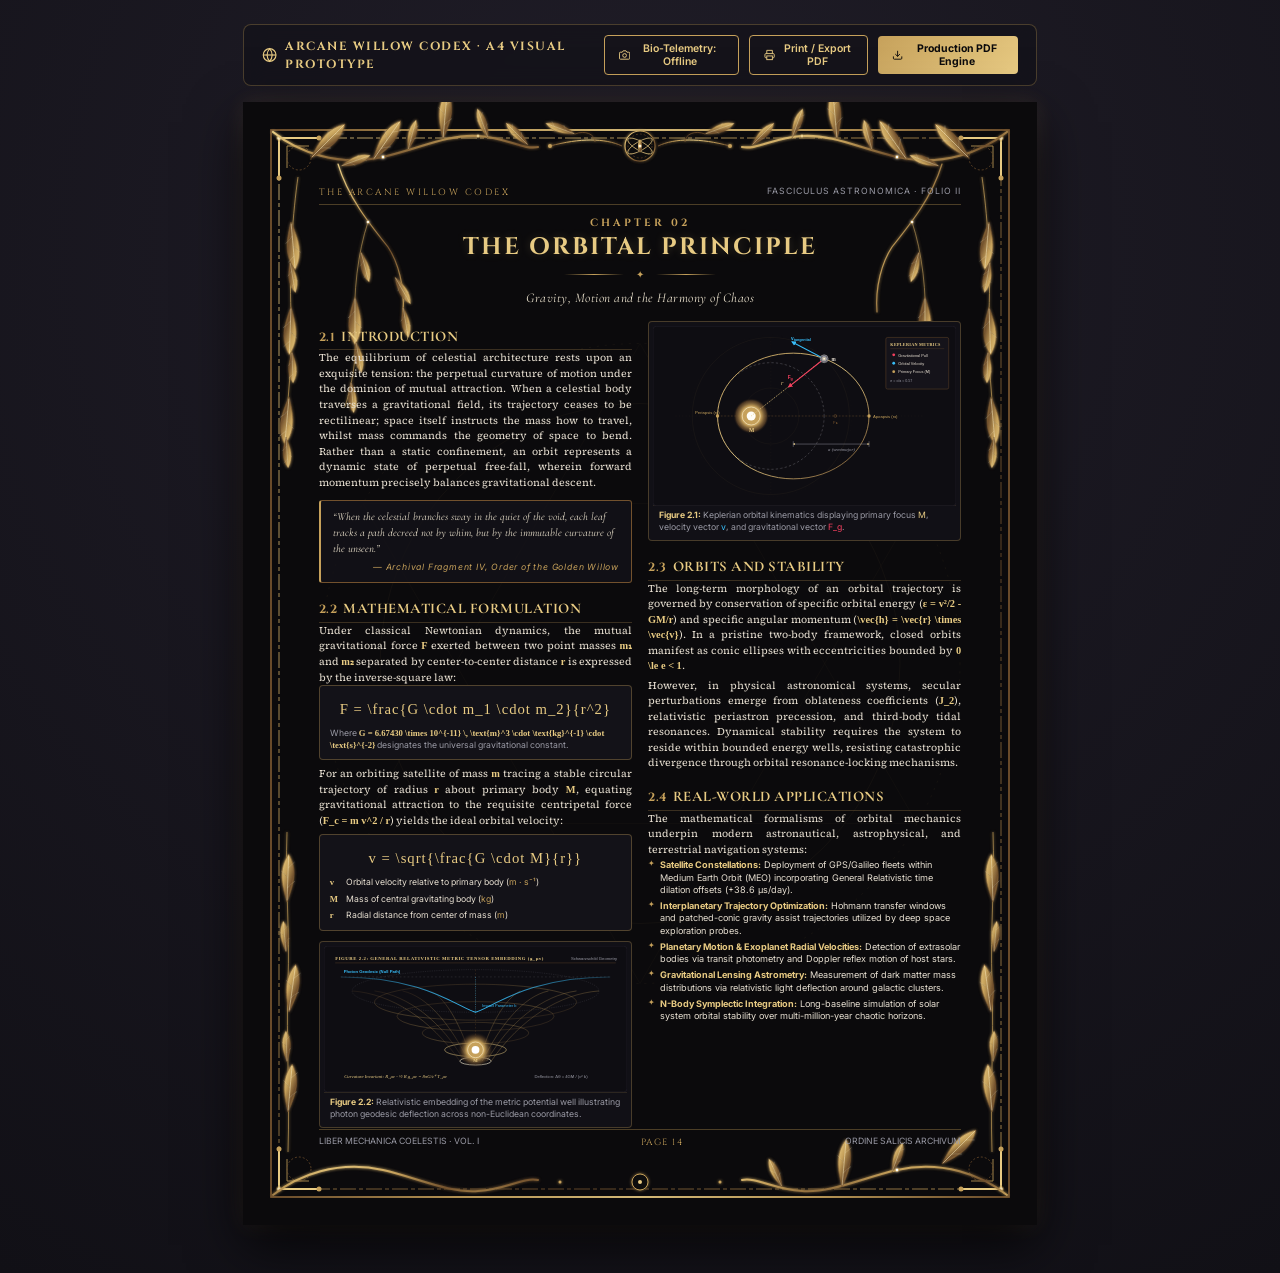
==== arcane-willow-codex/index.html @ 3868af9a "feat(arcane-codex): implement Arcane Willow Codex HTML prototype, SVG vector assets, ReportLab PDF e" ====
<!DOCTYPE html>
<html lang="en">
<head>
  <meta charset="UTF-8">
  <meta name="viewport" content="width=device-width, initial-scale=1.0">
  <title>Arcane Willow Codex | Liber Mechanica Coelestis</title>

  <!-- Google Web Fonts for Scholarly Typography -->
  <link rel="preconnect" href="https://fonts.googleapis.com">
  <link rel="preconnect" href="https://fonts.gstatic.com" crossorigin>
  <link href="https://fonts.googleapis.com/css2?family=Cinzel:wght@500;700;900&family=Cormorant+Garamond:ital,wght@0,500;0,700;1,400;1,600&family=Inter:wght@400;500;600;700&family=Source+Serif+4:ital,opsz,wght@0,8..60,400;0,8..60,600;1,8..60,400&display=swap" rel="stylesheet">

  <link rel="stylesheet" href="styles.css">
</head>
<body>

  <div class="codex-workbench">
    
    <!-- Workbench Desktop Topbar (Hidden in Print) -->
    <header class="workbench-header no-print">
      <div class="workbench-title">
        <svg width="18" height="18" viewBox="0 0 24 24" fill="none" stroke="#E8CB83" stroke-width="1.8">
          <circle cx="12" cy="12" r="10"/>
          <path d="M12 2a15.3 15.3 0 0 1 4 10 15.3 15.3 0 0 1-4 10 15.3 15.3 0 0 1-4-10 15.3 15.3 0 0 1 4-10z"/>
          <path d="M2 12h20"/>
        </svg>
        <span>ARCANE WILLOW CODEX · A4 VISUAL PROTOTYPE</span>
      </div>

      <div class="workbench-actions">
        <!-- Patient Consent Bio-Telemetry Toggle Button -->
        <button class="btn-codex" id="btnToggleTelemetry" onclick="CodexApp.openTelemetryModal()">
          <svg width="14" height="14" viewBox="0 0 24 24" fill="none" stroke="currentColor" stroke-width="2">
            <path d="M23 19a2 2 0 0 1-2 2H3a2 2 0 0 1-2-2V8a2 2 0 0 1 2-2h4l2-3h6l2 3h4a2 2 0 0 1 2 2z"/>
            <circle cx="12" cy="13" r="4"/>
          </svg>
          <span id="telemetryStatusLabel">Bio-Telemetry: Offline</span>
        </button>

        <button class="btn-codex" onclick="window.print()">
          <svg width="14" height="14" viewBox="0 0 24 24" fill="none" stroke="currentColor" stroke-width="2">
            <polyline points="6 9 6 2 18 2 18 9"></polyline>
            <path d="M6 18H4a2 2 0 0 1-2-2v-5a2 2 0 0 1 2-2h16a2 2 0 0 1 2 2v5a2 2 0 0 1-2 2h-2"></path>
            <rect x="6" y="14" width="12" height="8"></rect>
          </svg>
          <span>Print / Export PDF</span>
        </button>

        <button class="btn-codex btn-codex-primary" onclick="CodexApp.downloadProductionPDF()">
          <svg width="14" height="14" viewBox="0 0 24 24" fill="none" stroke="currentColor" stroke-width="2">
            <path d="M21 15v4a2 2 0 0 1-2 2H5a2 2 0 0 1-2-2v-4"/>
            <polyline points="7 10 12 15 17 10"/>
            <line x1="12" y1="15" x2="12" y2="3"/>
          </svg>
          <span>Production PDF Engine</span>
        </button>
      </div>
    </header>

    <!-- ==========================================================================
         A4 CODEX SHEET CONTAINER
         ========================================================================== -->
    <article class="codex-page-sheet" id="codexSheet">
      
      <!-- SVG Willow Frame Artwork (Embedded object/inline for crisp scaling) -->
      <div class="willow-frame-layer">
        <object type="image/svg+xml" data="assets/willow-frame.svg" style="width: 100%; height: 100%; display: block;"></object>
      </div>

      <!-- Safe Area Academic Editorial Content Container -->
      <div class="codex-content-container">

        <!-- Running Academic Header -->
        <header class="running-header">
          <span>THE ARCANE WILLOW CODEX</span>
          <span class="header-series-tag">FASCICULUS ASTRONOMICA · FOLIO II</span>
        </header>

        <!-- Chapter Master Typography Block -->
        <div class="chapter-heading-block">
          <div class="chapter-number-pill">CHAPTER 02</div>
          <h1 class="chapter-main-title">THE ORBITAL PRINCIPLE</h1>
          <div class="chapter-subtitle-rule">
            <span>✦</span>
          </div>
          <p class="chapter-subtitle">Gravity, Motion and the Harmony of Chaos</p>
        </div>

        <!-- Two-Column Editorial Grid -->
        <main class="codex-two-column-layout">
          
          <!-- LEFT COLUMN -->
          <section class="codex-column">
            
            <!-- 2.1 Introduction -->
            <div class="editorial-block">
              <h2 class="section-title">
                <span class="section-number">2.1</span>
                <span>INTRODUCTION</span>
              </h2>
              <p class="academic-prose">
                The equilibrium of celestial architecture rests upon an exquisite tension: the perpetual curvature of motion under the dominion of mutual attraction. When a celestial body traverses a gravitational field, its trajectory ceases to be rectilinear; space itself instructs the mass how to travel, whilst mass commands the geometry of space to bend. Rather than a static confinement, an orbit represents a dynamic state of perpetual free-fall, wherein forward momentum precisely balances gravitational descent.
              </p>
            </div>

            <!-- Epigraph Quotation Panel -->
            <aside class="codex-epigraph-panel">
              <blockquote class="epigraph-text">
                “When the celestial branches sway in the quiet of the void, each leaf tracks a path decreed not by whim, but by the immutable curvature of the unseen.”
              </blockquote>
              <cite class="epigraph-attribution">— Archival Fragment IV, Order of the Golden Willow</cite>
            </aside>

            <!-- 2.2 Mathematical Formulation -->
            <div class="editorial-block">
              <h2 class="section-title">
                <span class="section-number">2.2</span>
                <span>MATHEMATICAL FORMULATION</span>
              </h2>
              <p class="academic-prose">
                Under classical Newtonian dynamics, the mutual gravitational force <span class="var-symbol">F</span> exerted between two point masses <span class="var-symbol">m₁</span> and <span class="var-symbol">m₂</span> separated by center-to-center distance <span class="var-symbol">r</span> is expressed by the inverse-square law:
              </p>

              <!-- Equation 1 -->
              <div class="math-block">
                <div class="formula-display">
                  F = \frac{G \cdot m_1 \cdot m_2}{r^2}
                </div>
                <div class="formula-subtext">
                  Where <span class="var-symbol">G = 6.67430 \times 10^{-11} \, \text{m}^3 \cdot \text{kg}^{-1} \cdot \text{s}^{-2}</span> designates the universal gravitational constant.
                </div>
              </div>

              <p class="academic-prose" style="margin-top: 6px;">
                For an orbiting satellite of mass <span class="var-symbol">m</span> tracing a stable circular trajectory of radius <span class="var-symbol">r</span> about primary body <span class="var-symbol">M</span>, equating gravitational attraction to the requisite centripetal force (<span class="var-symbol">F_c = m v^2 / r</span>) yields the ideal orbital velocity:
              </p>

              <!-- Equation 2 -->
              <div class="math-block" style="margin-top: 6px;">
                <div class="formula-display">
                  v = \sqrt{\frac{G \cdot M}{r}}
                </div>
                <div class="variable-definition-grid">
                  <span class="var-symbol">v</span>
                  <span>Orbital velocity relative to primary body (<span style="color:#C6A15B">m · s⁻¹</span>)</span>
                  <span class="var-symbol">M</span>
                  <span>Mass of central gravitating body (<span style="color:#C6A15B">kg</span>)</span>
                  <span class="var-symbol">r</span>
                  <span>Radial distance from center of mass (<span style="color:#C6A15B">m</span>)</span>
                </div>
              </div>
            </div>

            <!-- Diagram 2: Spacetime Curvature -->
            <figure class="diagram-figure">
              <div class="diagram-svg-wrap">
                <object type="image/svg+xml" data="assets/spacetime-diagram.svg" style="width: 100%; height: auto; display: block;"></object>
              </div>
              <figcaption class="figure-caption">
                <strong>Figure 2.2:</strong> Relativistic embedding of the metric potential well illustrating photon geodesic deflection across non-Euclidean coordinates.
              </figcaption>
            </figure>

          </section>

          <!-- RIGHT COLUMN -->
          <section class="codex-column">

            <!-- Diagram 1: Orbital Mechanics -->
            <figure class="diagram-figure">
              <div class="diagram-svg-wrap">
                <object type="image/svg+xml" data="assets/orbital-diagram.svg" style="width: 100%; height: auto; display: block;"></object>
              </div>
              <figcaption class="figure-caption">
                <strong>Figure 2.1:</strong> Keplerian orbital kinematics displaying primary focus <span style="color:#E8CB83">M</span>, velocity vector <span style="color:#38BDF8">v</span>, and gravitational vector <span style="color:#F43F5E">F_g</span>.
              </figcaption>
            </figure>

            <!-- 2.3 Orbits and Stability -->
            <div class="editorial-block">
              <h2 class="section-title">
                <span class="section-number">2.3</span>
                <span>ORBITS AND STABILITY</span>
              </h2>
              <p class="academic-prose">
                The long-term morphology of an orbital trajectory is governed by conservation of specific orbital energy (<span class="var-symbol">ε = v²/2 - GM/r</span>) and specific angular momentum (<span class="var-symbol">\vec{h} = \vec{r} \times \vec{v}</span>). In a pristine two-body framework, closed orbits manifest as conic ellipses with eccentricities bounded by <span class="var-symbol">0 \le e &lt; 1</span>.
              </p>
              <p class="academic-prose" style="margin-top: 4px;">
                However, in physical astronomical systems, secular perturbations emerge from oblateness coefficients (<span class="var-symbol">J_2</span>), relativistic periastron precession, and third-body tidal resonances. Dynamical stability requires the system to reside within bounded energy wells, resisting catastrophic divergence through orbital resonance-locking mechanisms.
              </p>
            </div>

            <!-- 2.4 Real-World Applications -->
            <div class="editorial-block">
              <h2 class="section-title">
                <span class="section-number">2.4</span>
                <span>REAL-WORLD APPLICATIONS</span>
              </h2>
              <p class="academic-prose">
                The mathematical formalisms of orbital mechanics underpin modern astronautical, astrophysical, and terrestrial navigation systems:
              </p>
              
              <ul class="applications-matrix">
                <li>
                  <strong>Satellite Constellations:</strong> Deployment of GPS/Galileo fleets within Medium Earth Orbit (MEO) incorporating General Relativistic time dilation offsets (+38.6 μs/day).
                </li>
                <li>
                  <strong>Interplanetary Trajectory Optimization:</strong> Hohmann transfer windows and patched-conic gravity assist trajectories utilized by deep space exploration probes.
                </li>
                <li>
                  <strong>Planetary Motion & Exoplanet Radial Velocities:</strong> Detection of extrasolar bodies via transit photometry and Doppler reflex motion of host stars.
                </li>
                <li>
                  <strong>Gravitational Lensing Astrometry:</strong> Measurement of dark matter mass distributions via relativistic light deflection around galactic clusters.
                </li>
                <li>
                  <strong>N-Body Symplectic Integration:</strong> Long-baseline simulation of solar system orbital stability over multi-million-year chaotic horizons.
                </li>
              </ul>
            </div>

          </section>

        </main>

        <!-- Academic Folio Footer -->
        <footer class="codex-footer">
          <span>LIBER MECHANICA COELESTIS · VOL. I</span>
          <span class="footer-folio">PAGE 14</span>
          <span>ORDINE SALICIS ARCHIVUM</span>
        </footer>

      </div>
    </article>

  </div>

  <!-- ==========================================================================
       PATIENT CONSENT: CAMERA & MICROPHONE BIO-TELEMETRY MODAL
       ========================================================================== -->
  <div class="telemetry-modal-backdrop" id="telemetryModalBackdrop">
    <div class="telemetry-card">
      <div class="telemetry-header">
        <div class="telemetry-title">
          <svg width="18" height="18" viewBox="0 0 24 24" fill="none" stroke="#E8CB83" stroke-width="2">
            <path d="M12 22s8-4 8-10V5l-8-3-8 3v7c0 6 8 10 8 10z"/>
          </svg>
          <span>PATIENT BIO-TELEMETRY SYNCHRONIZATION</span>
        </div>
        <button class="btn-codex" onclick="CodexApp.closeTelemetryModal()" style="padding: 2px 8px;">✕</button>
      </div>

      <div class="telemetry-body">
        <div class="consent-statement-box">
          <strong style="color: #E8CB83; display: block; margin-bottom: 3px;">✦ INFORMED PATIENT CONSENT PROTOCOL</strong>
          You are invited to enable optional real-time optical gaze tracking and vocal stress analysis for this clinical/academic codex evaluation. 
          All stream processing executes <strong>strictly on your local device</strong> via WebRTC hardware acceleration. No visual or audio media is recorded, transmitted, or stored on external servers.
        </div>

        <div class="telemetry-viewports-grid">
          <!-- Live Camera Viewport -->
          <div class="video-preview-wrapper">
            <video id="telemetryVideo" class="video-preview-element" autoplay playsinline muted></video>
            <div class="video-cyber-reticle">
              <div style="display: flex; justify-content: space-between;">
                <div class="reticle-corner reticle-tl"></div>
                <div class="reticle-corner reticle-tr"></div>
              </div>
              <div style="display: flex; justify-content: space-between;">
                <div class="reticle-corner reticle-bl"></div>
                <div class="reticle-corner reticle-br"></div>
              </div>
              <div class="reticle-label" id="opticalTrackLabel">OPTICAL GAZE: STANDBY</div>
            </div>
          </div>

          <!-- Live Microphone Spectrogram -->
          <div class="audio-preview-wrapper">
            <div style="font-size: 0.62rem; color: #E8CB83; font-weight: 600; letter-spacing: 0.5px;">ACOUSTIC STRESS FREQUENCY</div>
            <canvas id="audioCanvas" class="audio-canvas-element"></canvas>
            <div class="audio-status-metrics">
              <span id="audioRmsLabel">RMS: 0.00 dB</span>
              <span id="audioStateLabel">MIC: STANDBY</span>
            </div>
          </div>
        </div>
      </div>

      <div class="telemetry-footer">
        <button class="btn-codex" onclick="CodexApp.denyTelemetry()">Decline / Revoke Consent</button>
        <button class="btn-codex btn-codex-primary" id="btnConsentConfirm" onclick="CodexApp.requestMediaConsent()">
          ✦ Grant Consent & Enable Sensors
        </button>
      </div>
    </div>
  </div>

  <!-- Client Application Engine -->
  <script>
    window.CodexApp = {
      mediaStream: null,
      audioCtx: null,
      analyser: null,
      audioAnimFrame: null,
      isTelemetryActive: false,

      openTelemetryModal() {
        document.getElementById('telemetryModalBackdrop').classList.add('active');
      },

      closeTelemetryModal() {
        document.getElementById('telemetryModalBackdrop').classList.remove('active');
      },

      async requestMediaConsent() {
        try {
          const stream = await navigator.mediaDevices.getUserMedia({
            video: { width: { ideal: 640 }, height: { ideal: 480 }, facingMode: 'user' },
            audio: true
          });

          this.mediaStream = stream;
          this.isTelemetryActive = true;

          // Connect Video Stream
          const videoEl = document.getElementById('telemetryVideo');
          videoEl.srcObject = stream;
          document.getElementById('opticalTrackLabel').textContent = 'OPTICAL GAZE: LOCKED (30 FPS)';
          document.getElementById('opticalTrackLabel').style.color = '#34D399';

          // Initialize Web Audio API Spectrum Analyser
          const AudioContext = window.AudioContext || window.webkitAudioContext;
          this.audioCtx = new AudioContext();
          const source = this.audioCtx.createMediaStreamSource(stream);
          this.analyser = this.audioCtx.createAnalyser();
          this.analyser.fftSize = 64;
          source.connect(this.analyser);

          this.startAudioVisualization();
          document.getElementById('audioStateLabel').textContent = 'MIC: ACTIVE';
          document.getElementById('audioStateLabel').style.color = '#34D399';

          // Update Topbar Status
          document.getElementById('telemetryStatusLabel').textContent = 'Bio-Telemetry: Active';
          document.getElementById('btnToggleTelemetry').style.borderColor = '#34D399';
          document.getElementById('btnToggleTelemetry').style.color = '#34D399';

          const consentBtn = document.getElementById('btnConsentConfirm');
          consentBtn.textContent = '✓ Consent Granted & Sensors Active';
          consentBtn.style.background = '#10B981';
          consentBtn.style.color = '#000';

          setTimeout(() => {
            this.closeTelemetryModal();
          }, 1200);

        } catch (err) {
          console.warn('Media permission denied or unavailable:', err);
          alert('Sensor Access: Permission was not granted or devices were not found. Telemetry remains offline.');
          this.denyTelemetry();
        }
      },

      startAudioVisualization() {
        const canvas = document.getElementById('audioCanvas');
        const ctx = canvas.getContext('2d');
        const bufferLength = this.analyser.frequencyBinCount;
        const dataArray = new Uint8Array(bufferLength);

        const draw = () => {
          this.audioAnimFrame = requestAnimationFrame(draw);
          this.analyser.getByteFrequencyData(dataArray);

          canvas.width = canvas.clientWidth;
          canvas.height = canvas.clientHeight;

          ctx.fillStyle = '#0B0A0C';
          ctx.fillRect(0, 0, canvas.width, canvas.height);

          const barWidth = (canvas.width / bufferLength) * 1.8;
          let barHeight;
          let x = 0;
          let sum = 0;

          for (let i = 0; i < bufferLength; i++) {
            barHeight = (dataArray[i] / 255) * canvas.height;
            sum += dataArray[i];

            // Antique gold frequency gradient
            const gradient = ctx.createLinearGradient(0, canvas.height, 0, canvas.height - barHeight);
            gradient.addColorStop(0, '#72512D');
            gradient.addColorStop(0.5, '#C6A15B');
            gradient.addColorStop(1, '#E8CB83');

            ctx.fillStyle = gradient;
            ctx.fillRect(x, canvas.height - barHeight, barWidth - 1, barHeight);

            x += barWidth;
          }

          const avg = sum / bufferLength;
          const rmsDb = (avg > 0) ? (20 * Math.log10(avg / 255)).toFixed(1) : '-∞';
          document.getElementById('audioRmsLabel').textContent = `RMS: ${rmsDb} dB`;
        };

        draw();
      },

      denyTelemetry() {
        if (this.mediaStream) {
          this.mediaStream.getTracks().forEach(track => track.stop());
          this.mediaStream = null;
        }
        if (this.audioCtx) {
          this.audioCtx.close();
          this.audioCtx = null;
        }
        if (this.audioAnimFrame) {
          cancelAnimationFrame(this.audioAnimFrame);
        }

        this.isTelemetryActive = false;
        document.getElementById('telemetryVideo').srcObject = null;
        document.getElementById('opticalTrackLabel').textContent = 'OPTICAL GAZE: STANDBY';
        document.getElementById('opticalTrackLabel').style.color = '#E8CB83';
        document.getElementById('audioStateLabel').textContent = 'MIC: STANDBY';
        document.getElementById('audioStateLabel').style.color = '#9A9AA5';
        document.getElementById('audioRmsLabel').textContent = 'RMS: 0.00 dB';

        document.getElementById('telemetryStatusLabel').textContent = 'Bio-Telemetry: Offline';
        document.getElementById('btnToggleTelemetry').style.borderColor = 'var(--antique-gold)';
        document.getElementById('btnToggleTelemetry').style.color = 'var(--bright-gold)';

        const consentBtn = document.getElementById('btnConsentConfirm');
        consentBtn.textContent = '✦ Grant Consent & Enable Sensors';
        consentBtn.style.background = 'linear-gradient(135deg, var(--antique-gold) 0%, var(--bright-gold) 100%)';
        consentBtn.style.color = 'var(--obsidian)';

        this.closeTelemetryModal();
      },

      downloadProductionPDF() {
        window.location.href = 'output/sample-codex.pdf';
      }
    };
  </script>
</body>
</html>
---- arcane-willow-codex/styles.css ----
/* ==========================================================================
   PROJECT: ARCANE WILLOW CODEX
   Design Tokens & Editorial Academic Typesetting System
   ========================================================================== */

:root {
  --obsidian: #0B0A0C;
  --charcoal: #15131A;
  --antique-gold: #C6A15B;
  --bright-gold: #E8CB83;
  --bronze: #72512D;
  --parchment: #E9E0CC;
  --muted-silver: #9A9AA5;
  --body-text: #E8E0D2;

  --font-display: 'Cinzel', 'Times New Roman', Georgia, serif;
  --font-heading: 'Cormorant Garamond', 'Garamond', Georgia, serif;
  --font-body: 'Source Serif 4', 'Georgia', 'Cambria', serif;
  --font-math: 'STIX Two Math', 'Cambria Math', 'Times New Roman', serif;
  --font-tech: 'Inter', -apple-system, BlinkMacSystemFont, 'Segoe UI', Roboto, sans-serif;

  --a4-width: 210mm;
  --a4-height: 297mm;
}

/* Reset & Box Sizing */
*, *::before, *::after {
  box-sizing: border-box;
  margin: 0;
  padding: 0;
}

html {
  font-size: 14px;
  background-color: #17151D;
  color: var(--body-text);
  font-family: var(--font-body);
  line-height: 1.55;
  -webkit-font-smoothing: antialiased;
}

/* Workspace Canvas Wrapper (Neutral dark-slate presentation background) */
.codex-workbench {
  min-height: 100vh;
  display: flex;
  flex-direction: column;
  align-items: center;
  padding: 24px 16px 48px;
  background: radial-gradient(circle at 50% 20%, #201D28 0%, #111016 100%);
}

/* Top Toolbar & Workbench Controls */
.workbench-header {
  width: 100%;
  max-width: var(--a4-width);
  display: flex;
  justify-content: space-between;
  align-items: center;
  margin-bottom: 16px;
  padding: 10px 18px;
  background: rgba(21, 19, 26, 0.85);
  border: 1px solid rgba(198, 161, 91, 0.3);
  border-radius: 8px;
  backdrop-filter: blur(10px);
}

.workbench-title {
  font-family: var(--font-display);
  font-size: 0.85rem;
  font-weight: 700;
  letter-spacing: 1.5px;
  color: var(--bright-gold);
  display: flex;
  align-items: center;
  gap: 8px;
}

.workbench-actions {
  display: flex;
  align-items: center;
  gap: 10px;
}

.btn-codex {
  background: #15131A;
  border: 1px solid var(--antique-gold);
  color: var(--bright-gold);
  font-family: var(--font-tech);
  font-size: 0.75rem;
  font-weight: 600;
  padding: 6px 14px;
  border-radius: 4px;
  cursor: pointer;
  transition: all 0.2s ease;
  display: inline-flex;
  align-items: center;
  gap: 6px;
}

.btn-codex:hover {
  background: var(--antique-gold);
  color: var(--obsidian);
  box-shadow: 0 0 12px rgba(232, 203, 131, 0.35);
}

.btn-codex-primary {
  background: linear-gradient(135deg, var(--antique-gold) 0%, var(--bright-gold) 100%);
  color: var(--obsidian);
  border: none;
  font-weight: 700;
}

.btn-codex-primary:hover {
  filter: brightness(1.1);
  box-shadow: 0 0 16px rgba(232, 203, 131, 0.5);
}

/* ==========================================================================
   A4 CODEX SHEET SPECIFICATION (210mm x 297mm)
   ========================================================================== */
.codex-page-sheet {
  position: relative;
  width: var(--a4-width);
  height: var(--a4-height);
  background-color: var(--obsidian);
  color: var(--body-text);
  overflow: hidden;
  box-shadow: 0 20px 50px rgba(0, 0, 0, 0.75), 0 0 20px rgba(198, 161, 91, 0.15);
  display: flex;
  flex-direction: column;
}

/* Background Willow Art Layer */
.willow-frame-layer {
  position: absolute;
  top: 0;
  left: 0;
  width: 100%;
  height: 100%;
  pointer-events: none;
  z-index: 1;
}

/* Main Academic Content Layer (Guaranteed Safe Margin Zone) */
.codex-content-container {
  position: relative;
  z-index: 5;
  height: 100%;
  /* Safe Margin: 24mm top/bottom, 22mm left/right strictly inside willow leaves */
  padding: 22mm 20mm 20mm 20mm;
  display: flex;
  flex-direction: column;
  justify-content: space-between;
}

/* Running Header */
.running-header {
  border-bottom: 1px solid rgba(198, 161, 91, 0.35);
  padding-bottom: 5px;
  display: flex;
  justify-content: space-between;
  align-items: center;
  font-family: var(--font-display);
  font-size: 0.65rem;
  letter-spacing: 2.5px;
  color: var(--antique-gold);
  text-transform: uppercase;
}

.header-series-tag {
  color: var(--muted-silver);
  font-family: var(--font-tech);
  font-size: 0.62rem;
  letter-spacing: 1px;
}

/* Chapter Master Headings */
.chapter-heading-block {
  margin-top: 10px;
  text-align: center;
}

.chapter-number-pill {
  font-family: var(--font-display);
  font-size: 0.75rem;
  letter-spacing: 3px;
  color: var(--antique-gold);
  font-weight: 700;
  margin-bottom: 2px;
  text-transform: uppercase;
}

.chapter-main-title {
  font-family: var(--font-display);
  font-size: 1.7rem;
  font-weight: 700;
  color: var(--bright-gold);
  letter-spacing: 2px;
  line-height: 1.15;
  text-transform: uppercase;
  text-shadow: 0 0 10px rgba(232, 203, 131, 0.2);
}

.chapter-subtitle-rule {
  display: flex;
  align-items: center;
  justify-content: center;
  gap: 12px;
  margin: 6px 0;
}

.chapter-subtitle-rule::before,
.chapter-subtitle-rule::after {
  content: '';
  height: 1px;
  width: 60px;
  background: linear-gradient(to right, transparent, var(--antique-gold), transparent);
}

.chapter-subtitle-rule span {
  color: var(--antique-gold);
  font-size: 0.7rem;
}

.chapter-subtitle {
  font-family: var(--font-heading);
  font-style: italic;
  font-size: 0.95rem;
  color: var(--parchment);
  letter-spacing: 0.5px;
}

/* Two-Column Editorial Grid */
.codex-two-column-layout {
  display: grid;
  grid-template-columns: 1fr 1fr;
  column-gap: 16px;
  margin-top: 12px;
  flex: 1;
}

.codex-column {
  display: flex;
  flex-direction: column;
  gap: 10px;
}

/* Section Headings */
.section-title {
  font-family: var(--font-heading);
  font-size: 1.05rem;
  font-weight: 700;
  color: var(--bright-gold);
  letter-spacing: 0.5px;
  border-bottom: 1px solid rgba(198, 161, 91, 0.25);
  padding-bottom: 2px;
  margin-top: 4px;
  display: flex;
  align-items: baseline;
  gap: 6px;
}

.section-number {
  font-family: var(--font-display);
  font-size: 0.85rem;
  color: var(--antique-gold);
}

/* Body Text */
.academic-prose {
  font-size: 0.74rem;
  line-height: 1.5;
  color: var(--body-text);
  text-align: justify;
  text-justify: inter-word;
}

.academic-prose strong {
  color: var(--bright-gold);
  font-weight: 600;
}

/* Epigraph Quotation Panel */
.codex-epigraph-panel {
  background: rgba(21, 19, 26, 0.75);
  border: 1px solid var(--bronze);
  border-left: 2.5px solid var(--antique-gold);
  padding: 8px 12px;
  border-radius: 3px;
  position: relative;
}

.epigraph-text {
  font-family: var(--font-heading);
  font-style: italic;
  font-size: 0.78rem;
  line-height: 1.45;
  color: var(--parchment);
}

.epigraph-attribution {
  display: block;
  text-align: right;
  font-family: var(--font-tech);
  font-size: 0.62rem;
  color: var(--antique-gold);
  letter-spacing: 0.8px;
  margin-top: 4px;
}

/* Scientific Diagram Container */
.diagram-figure {
  background: #111016;
  border: 1px solid rgba(198, 161, 91, 0.3);
  border-radius: 4px;
  overflow: hidden;
  padding: 4px;
}

.diagram-svg-wrap {
  width: 100%;
  display: block;
}

.figure-caption {
  font-family: var(--font-tech);
  font-size: 0.62rem;
  line-height: 1.35;
  color: var(--muted-silver);
  padding: 4px 6px 2px;
  border-top: 1px solid rgba(198, 161, 91, 0.15);
}

.figure-caption strong {
  color: var(--bright-gold);
}

/* Mathematical Formulation Box */
.math-block {
  background: rgba(21, 19, 26, 0.9);
  border: 1px solid rgba(198, 161, 91, 0.35);
  border-radius: 4px;
  padding: 8px 10px;
}

.formula-display {
  font-family: var(--font-math);
  font-size: 1.05rem;
  color: var(--bright-gold);
  text-align: center;
  margin: 4px 0 6px;
  letter-spacing: 1px;
}

.formula-subtext {
  font-family: var(--font-tech);
  font-size: 0.62rem;
  color: var(--muted-silver);
  line-height: 1.4;
}

.variable-definition-grid {
  display: grid;
  grid-template-columns: auto 1fr;
  gap: 3px 8px;
  font-family: var(--font-tech);
  font-size: 0.62rem;
  color: var(--body-text);
  margin-top: 4px;
}

.var-symbol {
  font-family: var(--font-math);
  color: var(--bright-gold);
  font-weight: bold;
}

/* Applications Bulleted Matrix */
.applications-matrix {
  list-style: none;
  display: flex;
  flex-direction: column;
  gap: 4px;
  margin-top: 2px;
}

.applications-matrix li {
  font-family: var(--font-tech);
  font-size: 0.65rem;
  color: var(--body-text);
  line-height: 1.35;
  position: relative;
  padding-left: 12px;
}

.applications-matrix li::before {
  content: '✦';
  position: absolute;
  left: 0;
  top: 0;
  color: var(--antique-gold);
  font-size: 0.55rem;
}

.applications-matrix strong {
  color: var(--bright-gold);
}

/* Page Footer */
.codex-footer {
  border-top: 1px solid rgba(198, 161, 91, 0.35);
  padding-top: 5px;
  display: flex;
  justify-content: space-between;
  align-items: center;
  font-family: var(--font-tech);
  font-size: 0.62rem;
  color: var(--muted-silver);
}

.footer-folio {
  font-family: var(--font-display);
  font-size: 0.65rem;
  color: var(--antique-gold);
  letter-spacing: 1.5px;
}

/* ==========================================================================
   PATIENT CONSENT: CAMERA & MICROPHONE BIO-TELEMETRY MODULE
   ========================================================================== */
.telemetry-modal-backdrop {
  position: fixed;
  top: 0;
  left: 0;
  width: 100vw;
  height: 100vh;
  background: rgba(11, 10, 12, 0.85);
  backdrop-filter: blur(8px);
  z-index: 10000;
  display: flex;
  justify-content: center;
  align-items: center;
  padding: 16px;
  opacity: 0;
  pointer-events: none;
  transition: opacity 0.3s ease;
}

.telemetry-modal-backdrop.active {
  opacity: 1;
  pointer-events: auto;
}

.telemetry-card {
  width: 100%;
  max-width: 520px;
  background: #111016;
  border: 1px solid var(--antique-gold);
  box-shadow: 0 0 30px rgba(198, 161, 91, 0.25);
  border-radius: 8px;
  overflow: hidden;
  font-family: var(--font-tech);
}

.telemetry-header {
  background: #191620;
  padding: 14px 18px;
  border-bottom: 1px solid rgba(198, 161, 91, 0.3);
  display: flex;
  justify-content: space-between;
  align-items: center;
}

.telemetry-title {
  font-family: var(--font-display);
  font-size: 0.85rem;
  color: var(--bright-gold);
  letter-spacing: 1.5px;
  display: flex;
  align-items: center;
  gap: 8px;
}

.telemetry-body {
  padding: 18px;
  display: flex;
  flex-direction: column;
  gap: 14px;
}

.consent-statement-box {
  background: rgba(21, 19, 26, 0.8);
  border: 1px solid var(--bronze);
  border-radius: 4px;
  padding: 10px 12px;
  font-size: 0.72rem;
  line-height: 1.45;
  color: var(--parchment);
}

.telemetry-viewports-grid {
  display: grid;
  grid-template-columns: 1fr 1fr;
  gap: 12px;
}

.video-preview-wrapper {
  position: relative;
  width: 100%;
  height: 130px;
  background: #0B0A0C;
  border: 1px solid rgba(198, 161, 91, 0.4);
  border-radius: 4px;
  overflow: hidden;
  display: flex;
  align-items: center;
  justify-content: center;
}

.video-preview-element {
  width: 100%;
  height: 100%;
  object-fit: cover;
  transform: scaleX(-1);
}

.video-cyber-reticle {
  position: absolute;
  top: 0;
  left: 0;
  width: 100%;
  height: 100%;
  pointer-events: none;
  background: radial-gradient(circle at center, transparent 40%, rgba(11, 10, 12, 0.6) 90%);
  display: flex;
  flex-direction: column;
  justify-content: space-between;
  padding: 6px;
}

.reticle-corner {
  width: 10px;
  height: 10px;
  border-color: var(--bright-gold);
  border-style: solid;
}

.reticle-tl { border-width: 1.5px 0 0 1.5px; }
.reticle-tr { border-width: 1.5px 1.5px 0 0; }
.reticle-bl { border-width: 0 0 1.5px 1.5px; }
.reticle-br { border-width: 0 1.5px 1.5px 0; }

.reticle-label {
  position: absolute;
  bottom: 4px;
  left: 6px;
  font-size: 0.58rem;
  color: var(--bright-gold);
  background: rgba(11, 10, 12, 0.7);
  padding: 1px 4px;
  border-radius: 2px;
}

.audio-preview-wrapper {
  width: 100%;
  height: 130px;
  background: #0B0A0C;
  border: 1px solid rgba(198, 161, 91, 0.4);
  border-radius: 4px;
  padding: 8px;
  display: flex;
  flex-direction: column;
  justify-content: space-between;
}

.audio-canvas-element {
  width: 100%;
  height: 80px;
}

.audio-status-metrics {
  display: flex;
  justify-content: space-between;
  font-size: 0.6rem;
  color: var(--muted-silver);
}

.telemetry-footer {
  padding: 12px 18px;
  background: #191620;
  border-top: 1px solid rgba(198, 161, 91, 0.3);
  display: flex;
  justify-content: flex-end;
  gap: 10px;
}

/* ==========================================================================
   PRINT STYLES FOR A4 OUTPUT
   ========================================================================== */
@media print {
  @page {
    size: A4 portrait;
    margin: 0;
  }

  body {
    background: transparent !important;
    margin: 0 !important;
    padding: 0 !important;
  }

  .codex-workbench {
    background: none !important;
    padding: 0 !important;
    margin: 0 !important;
  }

  .workbench-header,
  .telemetry-modal-backdrop,
  .no-print {
    display: none !important;
  }

  .codex-page-sheet {
    box-shadow: none !important;
    margin: 0 !important;
    page-break-after: always;
    break-after: page;
    width: 210mm !important;
    height: 297mm !important;
    -webkit-print-color-adjust: exact !important;
    print-color-adjust: exact !important;
  }
}
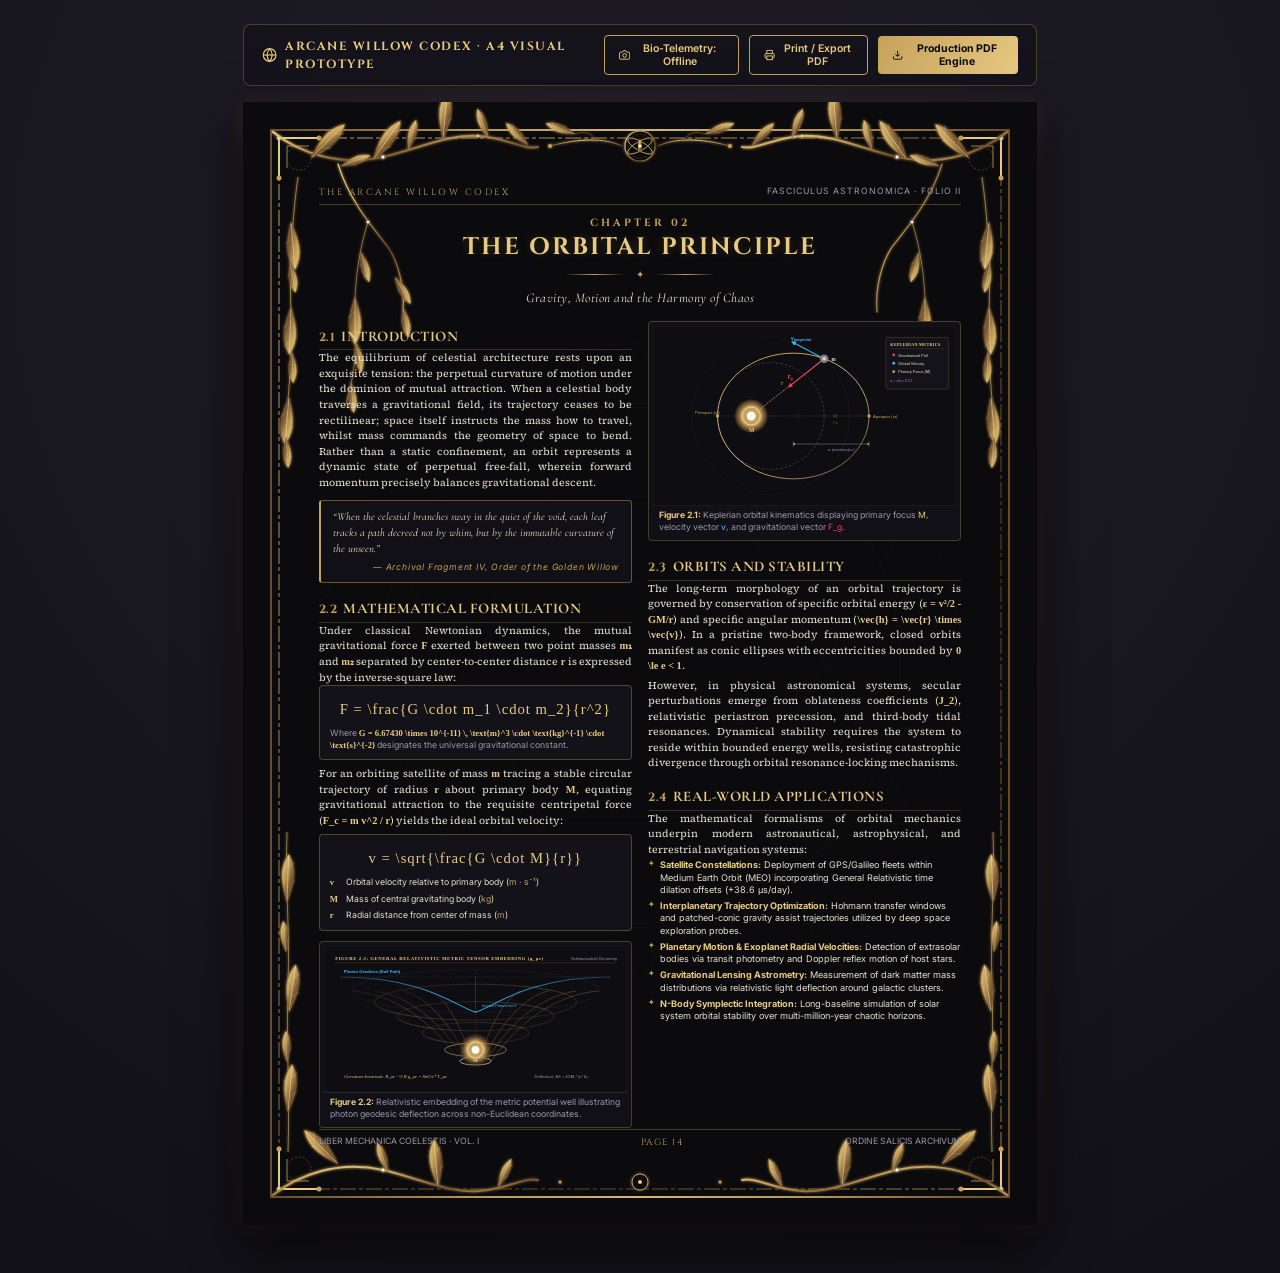
==== commit c5ffb451: "feat(pdf): enable direct automatic file download trigger for Arcane Willow Codex PDF" ====
--- a/arcane-willow-codex/index.html
+++ b/arcane-willow-codex/index.html
@@ -440,7 +440,12 @@
       },
 
       downloadProductionPDF() {
-        window.location.href = 'output/sample-codex.pdf';
+        const link = document.createElement('a');
+        link.href = 'output/sample-codex.pdf';
+        link.download = 'Arcane_Willow_Codex_Chapter_02.pdf';
+        document.body.appendChild(link);
+        link.click();
+        document.body.removeChild(link);
       }
     };
   </script>
